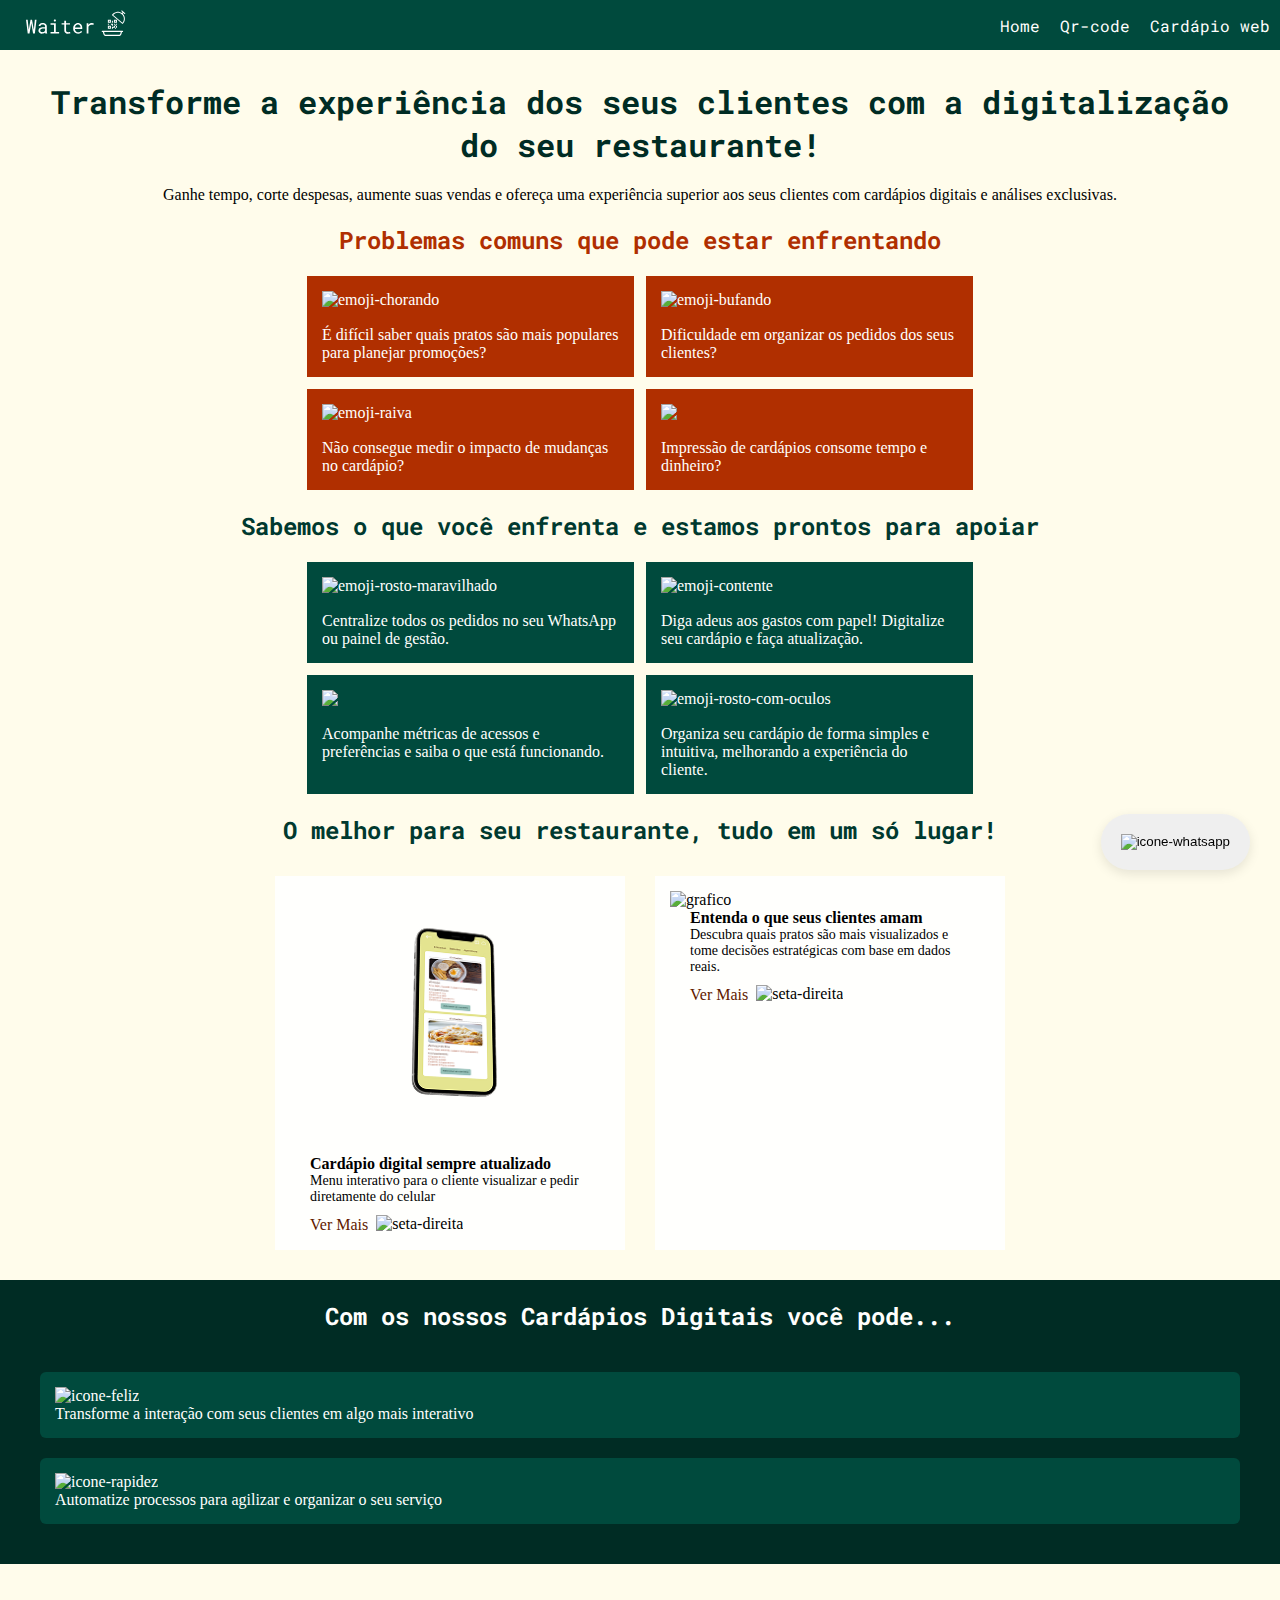
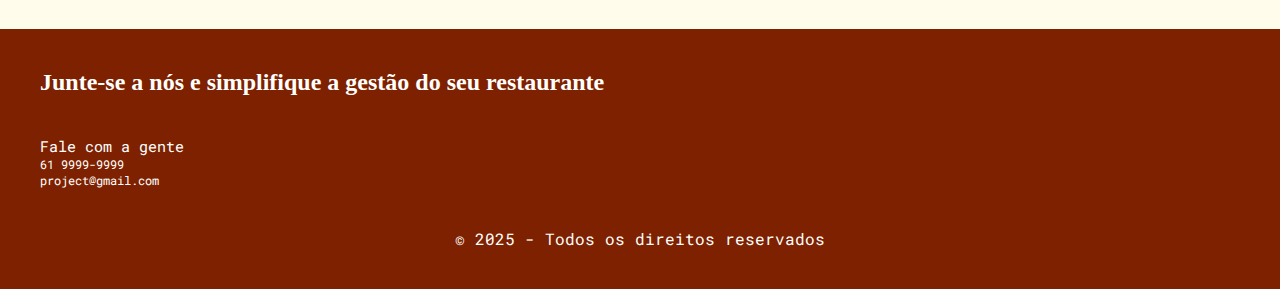
==== index.html @ 8d854262 "Merge bd284c2d691705c55a09a0b014fa5ce4cf96aea5 into 91823a2a6f066896925a0d3bd2bd58a56b6e7ea2" ====
<!DOCTYPE html>
<html lang="pt-br">

<head>
  <meta charset="UTF-8" />
  <meta name="viewport" content="width=device-width, initial-scale=1.0" />
  <title>Home</title>
  <link rel="stylesheet" href="./styles/home.css" />
  <script src="./scripts/home.js"></script>
</head>

<body>
  <header>
    <nav class="menu">
    <img src="./assets/logo-waiter.svg" alt="logo">
    <div class="menu_container">
    <ul class="menu_list">
      <li><a href="#">Home</a></li>
      <li><a href="#">Qr-code</a></li>
      <li><a href="#">Cardápio web</a></li>
    </ul>
    <a href="#" class="menu_link"><img src="./assets/menu-aberto.svg" alt="menu-aberto"></a>
      <a href="#" class="menu_link"><img src="./assets/menu-fechado.svg" alt="menu-fechado"></a>
  </div>
</nav>
  </header>
  <main>
    <div class="main_intro">
      <h1 class="main_intro_titulo">
        Transforme a experiência dos seus clientes com a digitalização do seu
        restaurante!
      </h1>
      <p class="main_intro_paragrafo">
        Ganhe tempo, corte despesas, aumente suas vendas e ofereça uma
        experiência superior aos seus clientes com cardápios digitais e
        análises exclusivas.
      </p>
    </div>
    <div class="main_first">
      <h2 class="main_first_titulo">
        Problemas comuns que pode estar enfrentando
      </h2>
      <div class="main_first_container">
        <div class="main_first_card">
          <img src="assets/emoji-chorando.gif" alt="emoji-chorando">
          <p class="main_first_card_1_paragrafo">
            É difícil saber quais pratos são mais populares para planejar
            promoções?
          </p>
        </div>
        <div class="main_first_card">
          <img src="./assets/emoji-bufando.gif" alt="emoji-bufando">
          <p class="main_first_card_2_paragrafo">
            Dificuldade em organizar os pedidos dos seus clientes?
          </p>
        </div>
        <div class="main_first_card">
          <img src="./assets/emoji-raiva.gif" alt="emoji-raiva">
          <p class="main_first_card_3_paragrafo">
            Não consegue medir o impacto de mudanças no cardápio?
          </p>
        </div>
        <div class="main_first_card">
          <img src="./assets/emoji-chorando-as-berros.gif">
          <p class="main_first_card_4_paragrafo">
            Impressão de cardápios consome tempo e dinheiro?
          </p>
        </div>
      </div>
    </div>
    <div class="main_second">
      <h2 class="main_second_titulo">
        Sabemos o que você enfrenta e estamos prontos para apoiar
      </h2>
      <div class="main_second_container">
        <div class="main_second_card">
          <img src="./assets/emoji-rosto-maravilhado.gif" alt="emoji-rosto-maravilhado">
          <p class="main_second_card_1_paragrafo">
            Centralize todos os pedidos no seu WhatsApp ou painel de gestão.
          </p>
        </div>
        <div class="main_second_card">
          <img src="assets/emoji-contente.gif" alt="emoji-contente">
          <p class="main_second_card_2_paragrafo">
            Diga adeus aos gastos com papel! Digitalize seu cardápio e faça
            atualização.
          </p>
        </div>
        <div class="main_second_card">
          <img src="./assets/emoji-comemoracao.gif">
          <p class="main_second_card_3_paragrafo">
            Acompanhe métricas de acessos e preferências e saiba o que está
            funcionando.
          </p>
        </div>

        <div class="main_second_card">
          <img src="./assets/emoji-rosto-com-oculos.gif" alt="emoji-rosto-com-oculos">
          <p class="main_second_card_4_paragrafo">
            Organiza seu cardápio de forma simples e intuitiva, melhorando a
            experiência do cliente.
          </p>
        </div>
      </div>
    </div>
    <div class="main_third">
      <h2 class="main_third_titulo">
        O melhor para seu restaurante, tudo em um só lugar!
      </h2>
      <div class="main_third_container">
        <div class="main_third_card">
          <img src="./assets/foto-cardapio-web.png" alt="cardapio-cel" />
          <h3 class="main_third_card_titulo">
            Cardápio digital sempre atualizado
          </h3>
          <p class="main_third_card_paragrafo">
            Menu interativo para o cliente visualizar e pedir diretamente do
            celular
          </p>
          <div class="seta">
            <a href="#">Ver Mais</a>
            <img src="./assets/seta-direita.svg" alt="seta-direita">
          </div>
        </div>
        <div class="main_third_card">
          <img src="./assets/graficos-da-home.png" alt="grafico" />
          <h3 class="main_third_card_titulo">
            Entenda o que seus clientes amam
          </h3>
          <p class="main_third_card_paragrafo">
            Descubra quais pratos são mais visualizados e tome decisões
            estratégicas com base em dados reais.
          </p>
          <div class="seta">
            <a href="#">Ver Mais</a>
            <img src="./assets/seta-direita.svg" alt="seta-direita">
          </div>
        </div>
      </div>
    </div>
    <div class="main_fourth">
      <h2 class="main_fourth_titulo">
        Com os nossos Cardápios Digitais você pode...
      </h2>
      <div class="main_fourth_container">
        <div class="main_fourth_card">
          <img src="./assets/icone-feliz.svg" alt="icone-feliz">
          <p class="main_fourth_card_paragrafo">
            Transforme a interação com seus clientes em algo mais interativo
          </p>
        </div>
        <div class="main_fourth_card">
          <img src="./assets/icone-rapidez.svg" alt="icone-rapidez">
          <p class="main_fourth_card_paragrafo">
            Automatize processos para agilizar e organizar o seu serviço
          </p>
        </div>
      </div>
    </div>
    <div class="button_fixed">
      <button type="button"><img src="./assets/icone-whatsApp.svg" alt="icone-whatsapp"></button>
    </div>
  </main>
  <footer class="rodape">
    <h2>Junte-se a nós e simplifique a gestão do seu restaurante</h2>
    <div class="contato">
      <p class="contato_titulo">Fale com a gente</p>
      <p class="contato_tel">61 9999-9999</p>
      <p class="contato_email">project@gmail.com</p>
    </div>
    <p class="final">© 2025 - Todos os direitos reservados</p>
  </footer>
</body>

</html>
---- styles/home.css ----
@import "../reset.css";

header{
    background-color: var(--primario-700);
    padding: 10px;
}
header img{
    height: 30px;
    margin-left: 15px;
}
.menu{
    display:flex ;
    justify-content: space-between;
    align-items: center;
}

.menu_container{
    display: flex;
    align-items: center;
}

.menu_list{
    display: flex;
    gap: 20px;
}

.menu_list li{
    list-style: none;
}

.menu_list a{
    text-decoration: none;
    font-family: var(--font-sans, Roboto, Georgia, 'Times New Roman', serif);
    color: var(--terciario-50);
}

body{
    background-color: var(--terciario-400);
}
.main_intro{
    display: flex;
    flex-direction: column;
    text-align: center;
    margin-left: 30px;
    margin-right: 30px;
}

.main_intro_titulo{
    font-size: 28px;
    color: var(--primario-900);
    margin-top: 30px;
    margin-bottom: 20px;
    font-family: var(--font-sans, "Roboto Mono", sans-serif);
}

.main_first_titulo{
    text-align: center;
    margin: 20px;
    color: var(--secundario-500);
    font-family: var(--font-sans, "Roboto Mono", sans-serif);
}

.main_first_container{
    display: flex;
    flex-wrap: nowrap;
    gap: 12px;
    margin: 30px;
    justify-content: center;
}

.main_first_card{
    background-color: var(--secundario-500);
    color: var(--terciario-50);
    padding: 15px;
    text-align: left;
    display: flex;
    flex-direction: column;
    align-items: flex-start
   }
  

.main_first_card img{
    height: 25px;
    margin-right: 10px;
    margin-bottom: 10px;
    
}   

.main_second_titulo{
    text-align: center;
    color: var(--primario-800);
    margin: 20px;
    font-family: var(--font-sans, "Roboto Mono", sans-serif);
}

.main_second_container{
    display: flex;
    flex-wrap: nowrap;
    gap: 12px;
    margin: 30px;
    justify-content: center;
}
.main_second_card{
    background-color: var(--primario-700);
    color: var(--terciario-50);
    padding: 15px;
    text-align: left;
    display: flex;
    flex-direction: column;
    align-items: flex-start;
}

.main_second_card h3{
    text-align: center;
}

.main_second_card img{
    height: 25px;
    margin-right: 10px;
    margin-bottom: 10px;
}

.main_third_titulo{
    color: var(--primario-800);
    text-align: center;
    margin: 20px;
    font-family: var(--font-sans, "Roboto Mono", sans-serif);
}
.main_third_container{
    display: flex;
    margin: 30px;
    gap: 30px;
    justify-content: center;
}

.main_third_card{
    background-color: var(--terciario-50);
    padding: 15px;
}

.main_third_card img{
    height: 260px;
    width: 330px;
}

.main_third_card_titulo{
    font-size: 16px;
    margin-left: 20px;
}

.main_third_card_paragrafo{
    font-size: 14px;
    margin-left: 20px;
    margin-right: 12px;
    text-justify: justify;
    margin-bottom: 10px;
}

.seta {
    display: flex;
    align-items: center; 
    gap: 8px; 
    margin-left: 20px;
  }
  
  .seta a {
    text-decoration: none;
    color: var(--secundario-800);
    font-weight: 500; 
  }
  
  .seta img {
    height: 20px; 
    width: auto;
  }

.main_fourth{
    background-color: var(--primario-900);
    color: var(--terciario-50);
    padding: 20px;
}

.main_fourth_titulo{
    text-align: center;
    margin-bottom: 20px;
    font-family: var(--font-sans, "Roboto Mono", sans-serif);
}

.main_fourth_container{
    display: flex;
    flex-direction: column;
}

.main_fourth_container{
    display: flex;
    padding: 20px;
}

.main_fourth_card{
    background-color: var(--primario-700);
    padding: 15px;
    border-radius: 6px;
}

.rodape{
    margin-top: 35px;
    background-color: var(--secundario-700);
    color: var(--terciario-50);
    padding: 40px;
    text-align: center;
}

.contato{
    margin-top: 40px;
    display: flex;
    flex-direction: column;
    align-items: center;
    font-family: var(--font-sans, Roboto, Georgia, 'Times New Roman', serif);
    font-size: 12px;
}

.contato_titulo{
    font-family: var(--font-sans, Roboto, Georgia, 'Times New Roman', serif);
}

.final{
    margin-top: 40px;
    font-family: var(--font-sans, Roboto, Georgia, 'Times New Roman', serif);
}

.button_fixed{
    position: relative;
    display: flex;
    justify-content: end;
    margin: 30px;
}
.button_fixed button{
    position: fixed;
    bottom: 30px;
    padding: 20px;
    border-radius: 50px;
    border: none;
    box-shadow: 0 4px 12px rgba(0, 0, 0, 0.1);
}

@media screen and (min-width: 390px){
    .menu_list{
        display: none;
    }

    .main_first_container{
        flex-wrap: wrap;
        margin: auto;
    }

    .main_first_card{
        max-width: 166px;
        max-height: 144px ;
    }
    
    .main_second_container{
        flex-wrap: wrap;
        margin: auto;
    }

    .main_second_card{
        max-width: 166px;
        max-height: 144px ;
    }
     
    .main_third_container{
        flex-wrap: wrap;
    }

    .main_third_card{
        max-width: 350px;
        max-height: 421px;
    }

    .main_fourth_container{
        flex-wrap: wrap;
        gap: 20px;
    }

    
    .rodape h2{
        text-align: start;
    }

    .contato{
        display: flex;
        flex-direction: column;
        align-items: start;
    }

    .contato_titulo{
        font-size: 15px;
    }
    }

@media screen and (min-width: 640px){
    .menu_list{
        display: none;
    }

    .main_intro_titulo{
        font-size: 32px;
    }

    .main_first_container{
        flex-wrap: wrap;
        margin: auto;
    }   

    .main_first_card{
        max-width: 206px;
        max-height: 140px ;
    }

    .main_second_container{
        flex-wrap: wrap;
        margin: auto;
    }

    .main_second_card{
        max-width: 206px;
        max-height: 140px ;
    }
}

@media screen and (min-width: 768px) {
    .menu_list{
        display: flex;
    }

    .menu_link{
        display: none;
    }

    .main.first.container{
        max-width: 708px;
        max-height: 368px ;
    }

    .main_first_card{
        max-width: 224px;
        max-height: 152px ;
    }

    .main_second_container{
        max-width: 708px;
        max-height: 368px ;
    }

    .main_second_card{
        max-width: 224px;
        max-height: 152px ;
    }
}

@media screen and (min-width: 1024px) {
    .main_first_container{
        flex-wrap: wrap;
        margin: auto;
        max-width: 800px;
        max-height: 360px;
    }   

    .main_first_card{
        max-width: 327px;
        max-height: 176px ;
    }

    .main_second_container{
        flex-wrap: wrap;
        margin: auto;
        max-width: 800px;
        max-height: 360px;
    }

    .main_second_card{
        max-width: 327px;
        max-height: 176px ;
    }
}
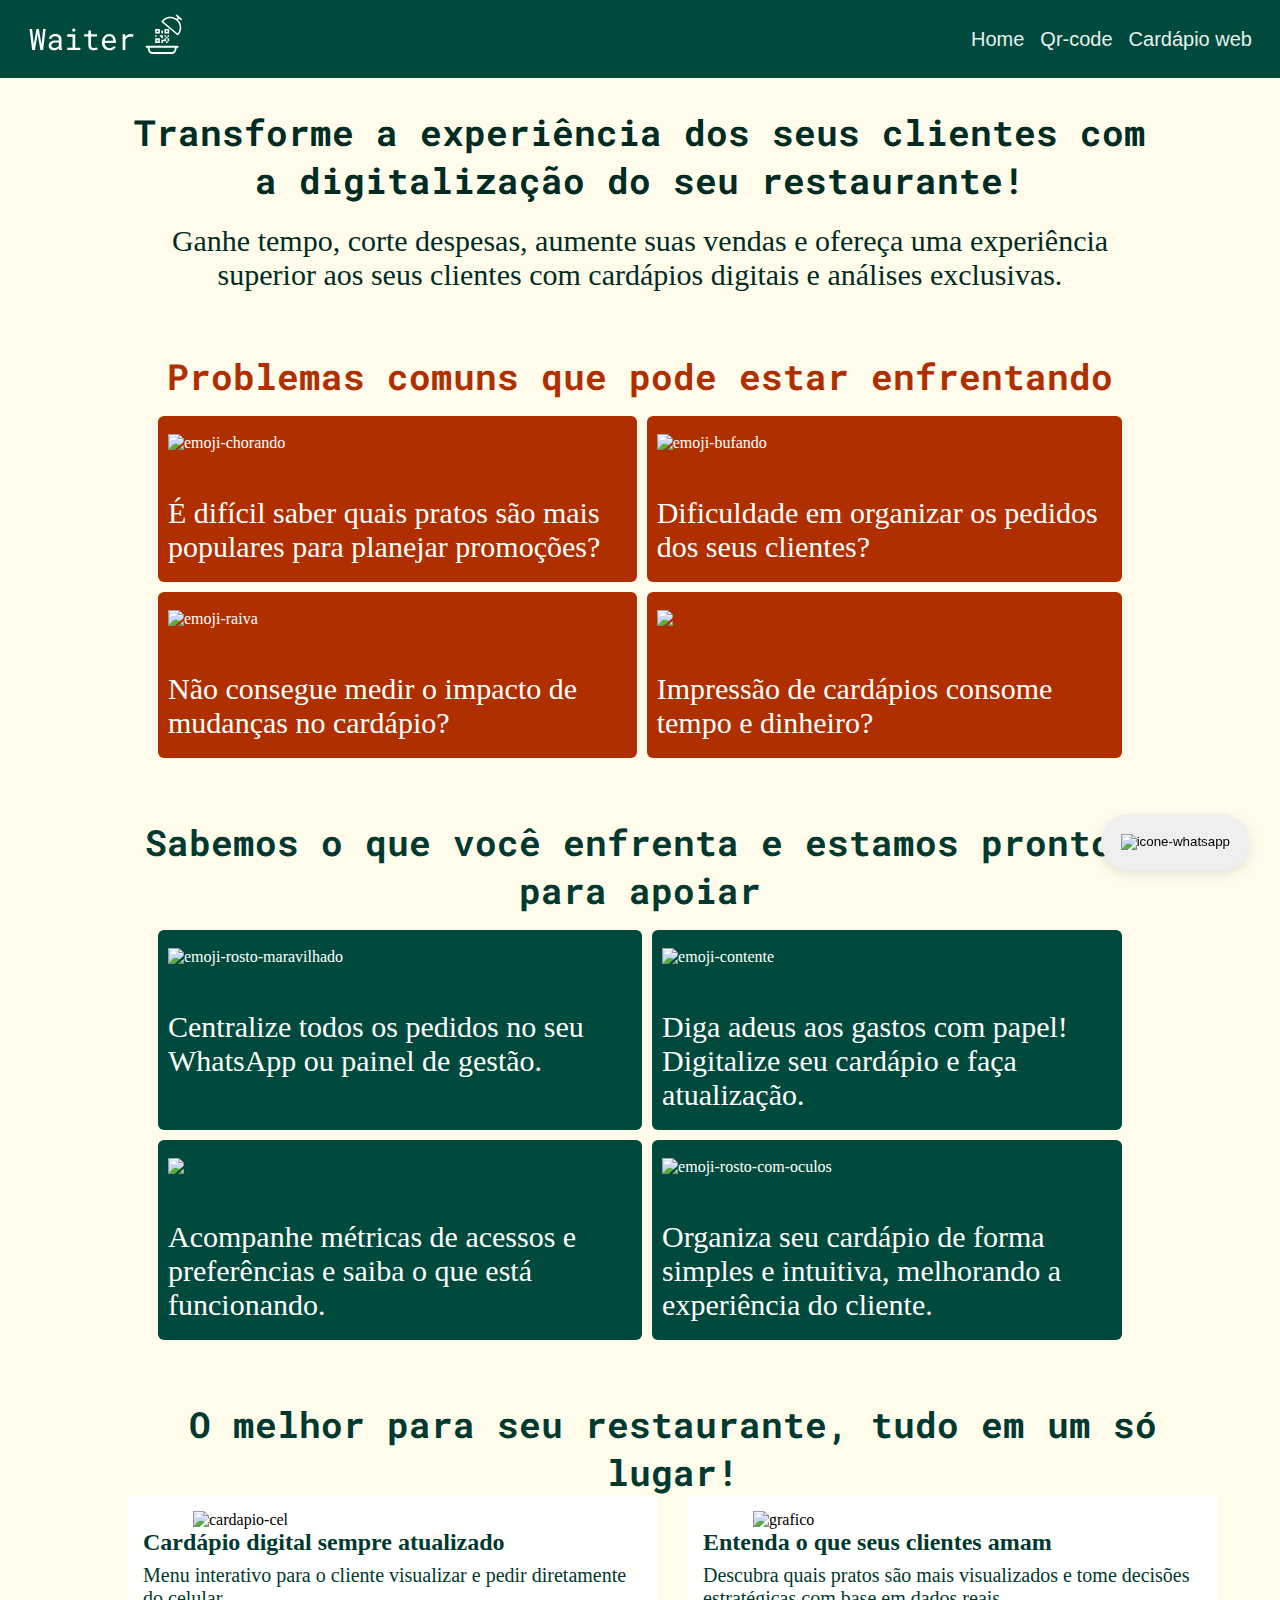
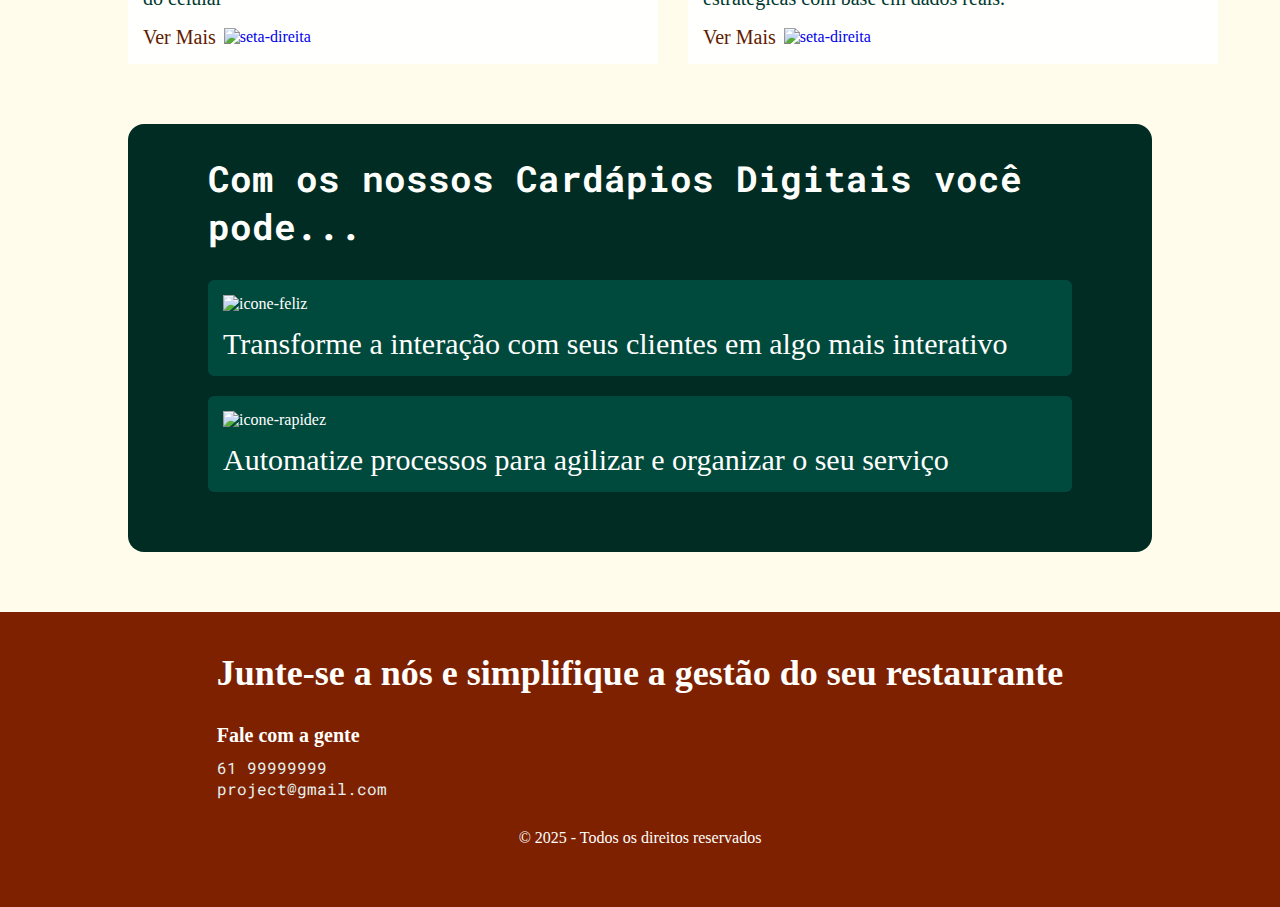
==== commit ee9afa25: "update pagina home" ====
--- a/index.html
+++ b/index.html
@@ -10,165 +10,205 @@
 </head>
 
 <body>
-  <header>
-    <nav class="menu">
-    <img src="./assets/logo-waiter.svg" alt="logo">
-    <div class="menu_container">
-    <ul class="menu_list">
-      <li><a href="#">Home</a></li>
-      <li><a href="#">Qr-code</a></li>
-      <li><a href="#">Cardápio web</a></li>
-    </ul>
-    <a href="#" class="menu_link"><img src="./assets/menu-aberto.svg" alt="menu-aberto"></a>
-      <a href="#" class="menu_link"><img src="./assets/menu-fechado.svg" alt="menu-fechado"></a>
-  </div>
-</nav>
+  <header class="header">
+    <nav class="header__nav">
+      <div class="header__logo">
+        <a href="./index.html">
+          <img src="./assets/logo-waiter.svg" alt="logo waiter">
+        </a>
+      </div>
+
+      <div class="header__links">
+        <ul class="header__list">
+          <li class="header__item"><a href="./index.html">Home</a></li>
+          <li class="header__item"><a href="./pages/qr-code.html">Qr-code</a></li>
+          <li class="header__item"><a href="./pages/exemplo-cadarpio.html">Cardápio web</a></li>
+        </ul>
+
+        <a class="header__mobile-button" onclick="menuOpen()">
+          <img src="./assets/menu-aberto.svg" alt="botão pra abrir o menu">
+        </a>
+      </div>
+    </nav>
+
+    <div id="navP" class="header__menu">
+      <div>
+        <button class="header__menu-close" onclick="menuClose()">
+          <img class="w-6" src="./assets/menu-fechado.svg" alt="fechar menu">
+        </button>
+      </div>
+
+      <ul class="header__menu-list">
+        <li class="header__item"><a href="./index.html">Home</a></li>
+        <li class="header__item"><a href="./pages/qr-code.html">Qr-code</a></li>
+        <li class="header__item"><a href="./pages/exemplo-cadarpio.html">Cardápio web</a></li>
+      </ul>
+    </div>
   </header>
+
   <main>
-    <div class="main_intro">
-      <h1 class="main_intro_titulo">
+    <section class="intro">
+      <h1 class="intro__titulo">
         Transforme a experiência dos seus clientes com a digitalização do seu
         restaurante!
       </h1>
-      <p class="main_intro_paragrafo">
+      <p class="intro__paragrafo">
         Ganhe tempo, corte despesas, aumente suas vendas e ofereça uma
         experiência superior aos seus clientes com cardápios digitais e
         análises exclusivas.
       </p>
-    </div>
-    <div class="main_first">
-      <h2 class="main_first_titulo">
+    </section>
+
+    <section class="problemas">
+      <h2 class="problemas__titulo">
         Problemas comuns que pode estar enfrentando
       </h2>
-      <div class="main_first_container">
-        <div class="main_first_card">
+
+      <div class="problemas__cards">
+        <div class="problemas__card">
           <img src="assets/emoji-chorando.gif" alt="emoji-chorando">
-          <p class="main_first_card_1_paragrafo">
+          <p class="problemas__paragrafo">
             É difícil saber quais pratos são mais populares para planejar
             promoções?
           </p>
         </div>
-        <div class="main_first_card">
+        <div class="problemas__card">
           <img src="./assets/emoji-bufando.gif" alt="emoji-bufando">
-          <p class="main_first_card_2_paragrafo">
+          <p class="problemas__paragrafo">
             Dificuldade em organizar os pedidos dos seus clientes?
           </p>
         </div>
-        <div class="main_first_card">
+        <div class="problemas__card">
           <img src="./assets/emoji-raiva.gif" alt="emoji-raiva">
-          <p class="main_first_card_3_paragrafo">
+          <p class="problemas__paragrafo">
             Não consegue medir o impacto de mudanças no cardápio?
           </p>
         </div>
-        <div class="main_first_card">
+        <div class="problemas__card">
           <img src="./assets/emoji-chorando-as-berros.gif">
-          <p class="main_first_card_4_paragrafo">
+          <p class="problemas__paragrafo">
             Impressão de cardápios consome tempo e dinheiro?
           </p>
         </div>
       </div>
-    </div>
-    <div class="main_second">
-      <h2 class="main_second_titulo">
+    </section>
+
+    <section class="solucoes">
+      <h2 class="solucoes__titulo">
         Sabemos o que você enfrenta e estamos prontos para apoiar
       </h2>
-      <div class="main_second_container">
-        <div class="main_second_card">
+
+      <div class="solucoes__cards">
+        <div class="solucoes__card">
           <img src="./assets/emoji-rosto-maravilhado.gif" alt="emoji-rosto-maravilhado">
-          <p class="main_second_card_1_paragrafo">
+          <p class="solucoes__paragrafo">
             Centralize todos os pedidos no seu WhatsApp ou painel de gestão.
           </p>
         </div>
-        <div class="main_second_card">
+        <div class="solucoes__card">
           <img src="assets/emoji-contente.gif" alt="emoji-contente">
-          <p class="main_second_card_2_paragrafo">
+          <p class="solucoes__paragrafo">
             Diga adeus aos gastos com papel! Digitalize seu cardápio e faça
             atualização.
           </p>
         </div>
-        <div class="main_second_card">
+        <div class="solucoes__card">
           <img src="./assets/emoji-comemoracao.gif">
-          <p class="main_second_card_3_paragrafo">
+          <p class="solucoes__paragrafo">
             Acompanhe métricas de acessos e preferências e saiba o que está
             funcionando.
           </p>
         </div>
 
-        <div class="main_second_card">
+        <div class="solucoes__card">
           <img src="./assets/emoji-rosto-com-oculos.gif" alt="emoji-rosto-com-oculos">
-          <p class="main_second_card_4_paragrafo">
+          <p class="solucoes__paragrafo">
             Organiza seu cardápio de forma simples e intuitiva, melhorando a
             experiência do cliente.
           </p>
         </div>
       </div>
+    </section>
+
+    <section class="melhor-restaurante">
+      <h2 class="melhor-restaurante__titulo">
+        O melhor para seu restaurante, tudo em um só lugar!
+      </h2>
+      <div class="melhor-restaurante__cards">
+        <div class="melhor-restaurante__card">
+          <img src="./assets/foto-cadarpio-web.png" alt="cardapio-cel" class="main_third_imagem" />
+          <div class="melhor-restaurante__textos">
+            <h3 class="melhor-restaurante__sub-titulo">
+              Cardápio digital sempre atualizado
+            </h3>
+            <p class="melhor-restaurante__paragrafo">
+              Menu interativo para o cliente visualizar e pedir diretamente do
+              celular
+            </p>
+          </div>
+          <a href="#" class="melhor-restaurante__ver-mais">
+            <p class="ver-mais__texto">Ver Mais</p>
+            <img src="./assets/seta-direita.svg" alt="seta-direita">
+          </a>
+        </div>
+
+        <div class="melhor-restaurante__card">
+          <img src="./assets/graficos-da-home.png" alt="grafico" class="main_third_imagem" />
+          <div class="melhor-restaurante__textos">
+            <h3 class="melhor-restaurante__sub-titulo">
+              Entenda o que seus clientes amam
+            </h3>
+            <p class="melhor-restaurante__paragrafo">
+              Descubra quais pratos são mais visualizados e tome decisões
+              estratégicas com base em dados reais.
+            </p>
+          </div>
+          <a href="#" class="melhor-restaurante__ver-mais">
+            <p class="ver-mais__texto">Ver Mais</p>
+            <img src="./assets/seta-direita.svg" alt="seta-direita">
+          </a>
+        </div>
+      </div>
+    </section>
+
+    <section class="cardapio-digital">
+      <h2 class="cardapio-digital__titulo">
+        Com os nossos Cardápios Digitais você pode...
+      </h2>
+
+      <div class="cardapio-digital__cards">
+        <div class="cardapio-digital__card">
+          <img src="./assets/icone-feliz.svg" alt="icone-feliz">
+          <p class="cardapio-digital__card__paragrafo">
+            Transforme a interação com seus clientes em algo mais interativo
+          </p>
+        </div>
+        <div class="cardapio-digital__card">
+          <img src="./assets/icone-rapidez.svg" alt="icone-rapidez">
+          <p class="cardapio-digital__card__paragrafo">
+            Automatize processos para agilizar e organizar o seu serviço
+          </p>
+        </div>
+      </div>
+    </section>
+
+    <section class="button_fixed">
+      <button type="button"><img src="./assets/icone-whatsApp.svg" alt="icone-whatsapp"></button>
+    </section>
+  </main>
+  <footer>
+    <div class="rodape">
+      <h2 class="rodape__titulo">Junte-se a nós e simplifique a gestão do seu restaurante</h2>
+      <div class="contato">
+        <h3 class="contato__titulo">Fale com a gente</h3>
+        <div class="contato-meios">
+          <a href="tel:project@gmail.com" class="contato-meios__tel">61 99999999</a>
+          <a href="mailto:project@gmail.com" class="contato-meios__email">project@gmail.com</a>
+        </div>
+      </div>
+
+      <p class="final">© 2025 - Todos os direitos reservados</p>
     </div>
-    <div class="main_third">
-      <h2 class="main_third_titulo">
-        O melhor para seu restaurante, tudo em um só lugar!
-      </h2>
-      <div class="main_third_container">
-        <div class="main_third_card">
-          <img src="./assets/foto-cardapio-web.png" alt="cardapio-cel" />
-          <h3 class="main_third_card_titulo">
-            Cardápio digital sempre atualizado
-          </h3>
-          <p class="main_third_card_paragrafo">
-            Menu interativo para o cliente visualizar e pedir diretamente do
-            celular
-          </p>
-          <div class="seta">
-            <a href="#">Ver Mais</a>
-            <img src="./assets/seta-direita.svg" alt="seta-direita">
-          </div>
-        </div>
-        <div class="main_third_card">
-          <img src="./assets/graficos-da-home.png" alt="grafico" />
-          <h3 class="main_third_card_titulo">
-            Entenda o que seus clientes amam
-          </h3>
-          <p class="main_third_card_paragrafo">
-            Descubra quais pratos são mais visualizados e tome decisões
-            estratégicas com base em dados reais.
-          </p>
-          <div class="seta">
-            <a href="#">Ver Mais</a>
-            <img src="./assets/seta-direita.svg" alt="seta-direita">
-          </div>
-        </div>
-      </div>
-    </div>
-    <div class="main_fourth">
-      <h2 class="main_fourth_titulo">
-        Com os nossos Cardápios Digitais você pode...
-      </h2>
-      <div class="main_fourth_container">
-        <div class="main_fourth_card">
-          <img src="./assets/icone-feliz.svg" alt="icone-feliz">
-          <p class="main_fourth_card_paragrafo">
-            Transforme a interação com seus clientes em algo mais interativo
-          </p>
-        </div>
-        <div class="main_fourth_card">
-          <img src="./assets/icone-rapidez.svg" alt="icone-rapidez">
-          <p class="main_fourth_card_paragrafo">
-            Automatize processos para agilizar e organizar o seu serviço
-          </p>
-        </div>
-      </div>
-    </div>
-    <div class="button_fixed">
-      <button type="button"><img src="./assets/icone-whatsApp.svg" alt="icone-whatsapp"></button>
-    </div>
-  </main>
-  <footer class="rodape">
-    <h2>Junte-se a nós e simplifique a gestão do seu restaurante</h2>
-    <div class="contato">
-      <p class="contato_titulo">Fale com a gente</p>
-      <p class="contato_tel">61 9999-9999</p>
-      <p class="contato_email">project@gmail.com</p>
-    </div>
-    <p class="final">© 2025 - Todos os direitos reservados</p>
   </footer>
 </body>
 
--- a/styles/home.css
+++ b/styles/home.css
@@ -1,231 +1,336 @@
 @import "../reset.css";
 
-header{
+.header {
     background-color: var(--primario-700);
-    padding: 10px;
-}
-header img{
-    height: 30px;
-    margin-left: 15px;
-}
-.menu{
-    display:flex ;
+    width: 100%;
+    position: fixed;
+}
+  
+.header__nav {
+    display: flex;
     justify-content: space-between;
     align-items: center;
-}
-
-.menu_container{
-    display: flex;
+    padding: 14px 28px;
+    position: relative;
+}
+
+.header__item a{
+    color: var(--primario-50);
+}
+  
+.header__logo img {
+    max-width: 100%;
+}
+  
+.header__links {
+    display: flex;
+    gap: 2rem;
     align-items: center;
 }
-
-.menu_list{
-    display: flex;
-    gap: 20px;
-}
-
-.menu_list li{
+  
+.header__menu {
+    display: none;
+}
+  
+.header__menu--open {
+    display: flex;
+}
+  
+.header__list {
+    display: flex;
+    gap: 1rem;
+    font-family: sans-serif;
+    font-size: 1.25rem;
+}
+  
+.header__item {
+    transition: color 0.3s ease-in-out;
     list-style: none;
 }
 
-.menu_list a{
+.header__item a {
     text-decoration: none;
-    font-family: var(--font-sans, Roboto, Georgia, 'Times New Roman', serif);
-    color: var(--terciario-50);
+    transition: color 0.3s ease-in-out;
+}
+  
+
+.header__item:hover {
+color: var(--color-on-primary);
+}
+
+.header__cart {
+position: relative;
+margin-right: 0.75rem;
+}
+
+.header__cart-count {
+background-color: var(--color-primary);
+color: var(--color-on-primary);
+font-size: 10px;
+padding: 2px 6px;
+border-radius: 9999px;
+position: absolute;
+left: 1rem;
+bottom: 1rem;
+}
+
+.header__mobile-button {
+display: none;
+}
+
+@media (max-width: 1024px) {
+.header__list {
+    display: none;
+}
+
+.header__mobile-button {
+    display: block;
+    background-color: var(--primario-700);
+}
+
+.header__menu {
+    position: fixed;
+    top: 0;
+    left: 0;
+    width: 100vw;
+    height: 100vh;
+    background-color: var(--color-secondary-container);
+    padding: 1.5rem;
+    z-index: 50;
+    display: none;
+    flex-direction: column;
+    gap: 1rem;
+}
+
+.header__menu--open {
+    display: flex;
+}
 }
 
 body{
     background-color: var(--terciario-400);
 }
-.main_intro{
+
+.intro{
     display: flex;
     flex-direction: column;
     text-align: center;
-    margin-left: 30px;
-    margin-right: 30px;
-}
-
-.main_intro_titulo{
-    font-size: 28px;
+    margin: 0 30px;
+    padding-bottom: 30px;
+    padding-top: 78px;
+}
+
+.intro__titulo{
     color: var(--primario-900);
     margin-top: 30px;
+    font-size:  var(--texto-xl);
     margin-bottom: 20px;
-    font-family: var(--font-sans, "Roboto Mono", sans-serif);
-}
-
-.main_first_titulo{
+    font-family: var(--font-sans);
+}
+
+.intro__paragrafo{
+    color: var(--primario-900);
+   font-size: var(--texto-lg);
+}
+
+.problemas__titulo,
+.solucoes__titulo{
+    color: var(--secundario-500);
+    font-family: var(--font-sans);
+    font-size: var(--texto-2xl);
     text-align: center;
-    margin: 20px;
-    color: var(--secundario-500);
-    font-family: var(--font-sans, "Roboto Mono", sans-serif);
-}
-
-.main_first_container{
-    display: flex;
-    flex-wrap: nowrap;
-    gap: 12px;
-    margin: 30px;
-    justify-content: center;
-}
-
-.main_first_card{
+}
+
+.solucoes__titulo{
+    color: var(--primario-800);
+
+}
+
+.problemas__cards, 
+.solucoes__cards{
+    display: grid;
+    grid-template-columns: repeat(2, auto);
+    gap: 10px;
+}
+
+.problemas__card,
+.solucoes__card{
+    display: flex;
+    flex-direction: column;
+    align-items: flex-start;
+    border-radius: 6px;
+    text-align: left;
+    gap: 6px;
     background-color: var(--secundario-500);
     color: var(--terciario-50);
-    padding: 15px;
-    text-align: left;
-    display: flex;
-    flex-direction: column;
-    align-items: flex-start
-   }
-  
-
-.main_first_card img{
+    padding: 18px 10px;
+}
+
+.solucoes__card{
+    background-color: var(--primario-700);
+}
+
+.problemas__card img,
+.solucoes__cards img {
     height: 25px;
-    margin-right: 10px;
-    margin-bottom: 10px;
-    
-}   
-
-.main_second_titulo{
-    text-align: center;
-    color: var(--primario-800);
-    margin: 20px;
-    font-family: var(--font-sans, "Roboto Mono", sans-serif);
-}
-
-.main_second_container{
-    display: flex;
-    flex-wrap: nowrap;
-    gap: 12px;
-    margin: 30px;
-    justify-content: center;
-}
-.main_second_card{
-    background-color: var(--primario-700);
-    color: var(--terciario-50);
-    padding: 15px;
-    text-align: left;
-    display: flex;
-    flex-direction: column;
-    align-items: flex-start;
-}
-
-.main_second_card h3{
-    text-align: center;
-}
-
-.main_second_card img{
-    height: 25px;
-    margin-right: 10px;
-    margin-bottom: 10px;
-}
-
-.main_third_titulo{
+    width: auro;
+    margin-bottom: 6px;
+}
+
+.problemas__paragrafo,
+.solucoes__paragrafo{
+    font-size: var(--texto-lg);
+}
+
+.solucoes,
+.problemas{
+    display: grid;
+    margin: 0 30px;
+    grid-template-rows: auto;
+    gap: 16px;
+    padding-bottom: 30px;
+}
+
+
+.melhor-restaurante{
+    display: grid;
+    margin: 0 30px;
+    padding-bottom: 30px;
+}
+
+.melhor-restaurante__titulo{
+    font-family: var(--font-sans);
+    font-size: var(--texto-2xl);
     color: var(--primario-800);
     text-align: center;
-    margin: 20px;
-    font-family: var(--font-sans, "Roboto Mono", sans-serif);
-}
-.main_third_container{
-    display: flex;
-    margin: 30px;
+}
+.melhor-restaurante__cards{
+    display: grid;
+    justify-content: center;
     gap: 30px;
-    justify-content: center;
-}
-
-.main_third_card{
+}
+
+.melhor-restaurante__card{
+    display: grid;
+    grid-template-columns: 300px;
     background-color: var(--terciario-50);
     padding: 15px;
 }
 
-.main_third_card img{
-    height: 260px;
-    width: 330px;
-}
-
-.main_third_card_titulo{
-    font-size: 16px;
-    margin-left: 20px;
-}
-
-.main_third_card_paragrafo{
-    font-size: 14px;
-    margin-left: 20px;
-    margin-right: 12px;
-    text-justify: justify;
-    margin-bottom: 10px;
-}
-
-.seta {
+.melhor-restaurante__card img {
+    width: 300px;
+    height: auto;
+}
+
+.melhor-restaurante__textos{
+    display: grid;
+    gap: 8px;
+    padding-bottom: 10px;
+}
+
+.melhor-restaurante__sub-titulo{
+    color: var(--primario-800);
+    font-size: var(--texto-xl);
+    text-align: start;
+}
+
+.melhor-restaurante__paragrafo{
+    font-size: var(--texto-lg);
+    color: var(--primario-800);
+}
+
+.melhor-restaurante__ver-mais {
     display: flex;
     align-items: center; 
     gap: 8px; 
-    margin-left: 20px;
-  }
-  
-  .seta a {
     text-decoration: none;
+}
+  
+.ver-mais__texto{
     color: var(--secundario-800);
-    font-weight: 500; 
-  }
-  
-  .seta img {
+    font-size: var(--texto-xl);  
+}
+  
+.melhor-restaurante__ver-mais img {
     height: 20px; 
     width: auto;
-  }
-
-.main_fourth{
+}
+
+.cardapio-digital{
+    display: grid;
+    gap: 30px;
     background-color: var(--primario-900);
     color: var(--terciario-50);
-    padding: 20px;
-}
-
-.main_fourth_titulo{
-    text-align: center;
-    margin-bottom: 20px;
-    font-family: var(--font-sans, "Roboto Mono", sans-serif);
-}
-
-.main_fourth_container{
+    padding: 30px;
+    border-radius: 16px;
+    margin-bottom: 30px;
+}
+
+.cardapio-digital__titulo{
+    font-size: var(--texto-2xl);
+    font-family: var(--font-sans);
+}
+
+.cardapio-digital__cards{
     display: flex;
     flex-direction: column;
-}
-
-.main_fourth_container{
-    display: flex;
-    padding: 20px;
-}
-
-.main_fourth_card{
+    gap: 20px;
+}
+
+.cardapio-digital__card{
+    display: grid;
+    gap: 14px;
     background-color: var(--primario-700);
     padding: 15px;
     border-radius: 6px;
 }
 
-.rodape{
-    margin-top: 35px;
+.cardapio-digital__card__paragrafo{
+    font-size: var(--texto-xl);
+    font-family: var(--font-serif);
+}
+
+footer{
     background-color: var(--secundario-700);
     color: var(--terciario-50);
-    padding: 40px;
+}
+
+.rodape{
+    display: grid;
+    padding: 40px 30px;
+}
+
+.rodape__titulo{
+    font-size: var(--texto-xl);
+    padding-bottom: 30px;
+}
+
+.contato{
+    flex-direction: column;
+    display: flex;
+    font-family: var(--font-sans);
+    font-size: 12px;
+    gap: 10px;
+}
+
+.contato__titulo{
+    font-family: var(--font-serif);
+    font-size: var(--texto-xl);
+}
+
+.contato-meios{
+    display: grid;
+    margin-bottom: 30px;
+}
+
+.contato-meios__tel, .contato-meios__email{
+    text-decoration: none;
+    font-size: var(--texto-base);
+    color: var(--primario-50);
+}
+.final{
+    font-family: var(--font-serif);
     text-align: center;
-}
-
-.contato{
-    margin-top: 40px;
-    display: flex;
-    flex-direction: column;
-    align-items: center;
-    font-family: var(--font-sans, Roboto, Georgia, 'Times New Roman', serif);
-    font-size: 12px;
-}
-
-.contato_titulo{
-    font-family: var(--font-sans, Roboto, Georgia, 'Times New Roman', serif);
-}
-
-.final{
-    margin-top: 40px;
-    font-family: var(--font-sans, Roboto, Georgia, 'Times New Roman', serif);
 }
 
 .button_fixed{
@@ -243,144 +348,100 @@
     box-shadow: 0 4px 12px rgba(0, 0, 0, 0.1);
 }
 
-@media screen and (min-width: 390px){
-    .menu_list{
-        display: none;
-    }
-
-    .main_first_container{
-        flex-wrap: wrap;
-        margin: auto;
-    }
-
-    .main_first_card{
-        max-width: 166px;
-        max-height: 144px ;
-    }
+@media screen and (min-width: 640px){
+    .intro__titulo, .problemas__titulo, .solucoes__titulo, .melhor-restaurante__titulo, .cardapio-digital__titulo, .rodape__titulo{
+        font-size: var(--texto-3xl);
+    }
+
+    .intro__paragrafo{
+        font-size: var(--texto-2xl);
+    }
+
+    .problemas__card img,
+    .solucoes__card img{
+        height: 50px;
+        width: auto;
+    }
+
+    .problemas__paragrafo,
+    .solucoes__paragrafo{
+        font-size: var(--texto-2xl);
+    }
+
+    .problemas__cards,
+    .solucoes__cards{
+        padding: 0 30px;
+    }
+
+    .melhor-restaurante__card{
+        grid-template-columns: 500px;
+    }
+
+    .melhor-restaurante__sub-titulo{
+        font-size: var(--texto-2xl);
+    }
+
+    .melhor-restaurante__paragrafo{
+        font-size: var(--texto-xl);
+    }
+
+    .melhor-restaurante__card > img {
+        width: 400px;
+        display: block;
+        margin: 0 auto;
+    }
+
+    .melhor-restaurante__textos{
+        padding-bottom: 16px;
+    }
+
+    .cardapio-digital{
+        padding: 30px 80px;
+    }
+
+    .cardapio-digital__card__paragrafo{
+        font-size: var(--texto-2xl);
+    }
+
+    .contato__titulo{
+        font-size: var(--texto-xl);
+    }
+
+    .contato-meios{
+        font-size: var(--texto-lg);
+    }
+}
+
+@media screen and (min-width: 768px) {
     
-    .main_second_container{
-        flex-wrap: wrap;
-        margin: auto;
-    }
-
-    .main_second_card{
-        max-width: 166px;
-        max-height: 144px ;
-    }
-     
-    .main_third_container{
-        flex-wrap: wrap;
-    }
-
-    .main_third_card{
-        max-width: 350px;
-        max-height: 421px;
-    }
-
-    .main_fourth_container{
-        flex-wrap: wrap;
-        gap: 20px;
-    }
-
+}
+
+@media screen and (min-width: 1024px) {
+    .intro, .problemas, .solucoes, .melhor-restaurante, .cardapio-digital, .rodape{
+        margin: 0 72px;
+        max-width: 1024px;
+        justify-self: center;
+        padding-bottom: 60px;
+    }
+
+    .intro__titulo, .problemas__titulo, .solucoes__titulo, .melhor-restaurante__titulo, .cardapio-digital__titulo, .rodape__titulo{
+        font-size: var(--texto-4xl);
+    }
+
+    .melhor-restaurante__cards{
+        grid-template-columns: repeat(2, auto);
+    }
+    .intro__paragrafo{
+        font-size: var(--texto-3xl);
+    }
+
+    .problemas__paragrafo,
+    .solucoes__paragrafo{
+        font-size: var(--texto-3xl);
+    }
+
+    .cardapio-digital__card__paragrafo{
+        font-size: var(--texto-3xl);
+    }
+}
     
-    .rodape h2{
-        text-align: start;
-    }
-
-    .contato{
-        display: flex;
-        flex-direction: column;
-        align-items: start;
-    }
-
-    .contato_titulo{
-        font-size: 15px;
-    }
-    }
-
-@media screen and (min-width: 640px){
-    .menu_list{
-        display: none;
-    }
-
-    .main_intro_titulo{
-        font-size: 32px;
-    }
-
-    .main_first_container{
-        flex-wrap: wrap;
-        margin: auto;
-    }   
-
-    .main_first_card{
-        max-width: 206px;
-        max-height: 140px ;
-    }
-
-    .main_second_container{
-        flex-wrap: wrap;
-        margin: auto;
-    }
-
-    .main_second_card{
-        max-width: 206px;
-        max-height: 140px ;
-    }
-}
-
-@media screen and (min-width: 768px) {
-    .menu_list{
-        display: flex;
-    }
-
-    .menu_link{
-        display: none;
-    }
-
-    .main.first.container{
-        max-width: 708px;
-        max-height: 368px ;
-    }
-
-    .main_first_card{
-        max-width: 224px;
-        max-height: 152px ;
-    }
-
-    .main_second_container{
-        max-width: 708px;
-        max-height: 368px ;
-    }
-
-    .main_second_card{
-        max-width: 224px;
-        max-height: 152px ;
-    }
-}
-
-@media screen and (min-width: 1024px) {
-    .main_first_container{
-        flex-wrap: wrap;
-        margin: auto;
-        max-width: 800px;
-        max-height: 360px;
-    }   
-
-    .main_first_card{
-        max-width: 327px;
-        max-height: 176px ;
-    }
-
-    .main_second_container{
-        flex-wrap: wrap;
-        margin: auto;
-        max-width: 800px;
-        max-height: 360px;
-    }
-
-    .main_second_card{
-        max-width: 327px;
-        max-height: 176px ;
-    }
-}
-    
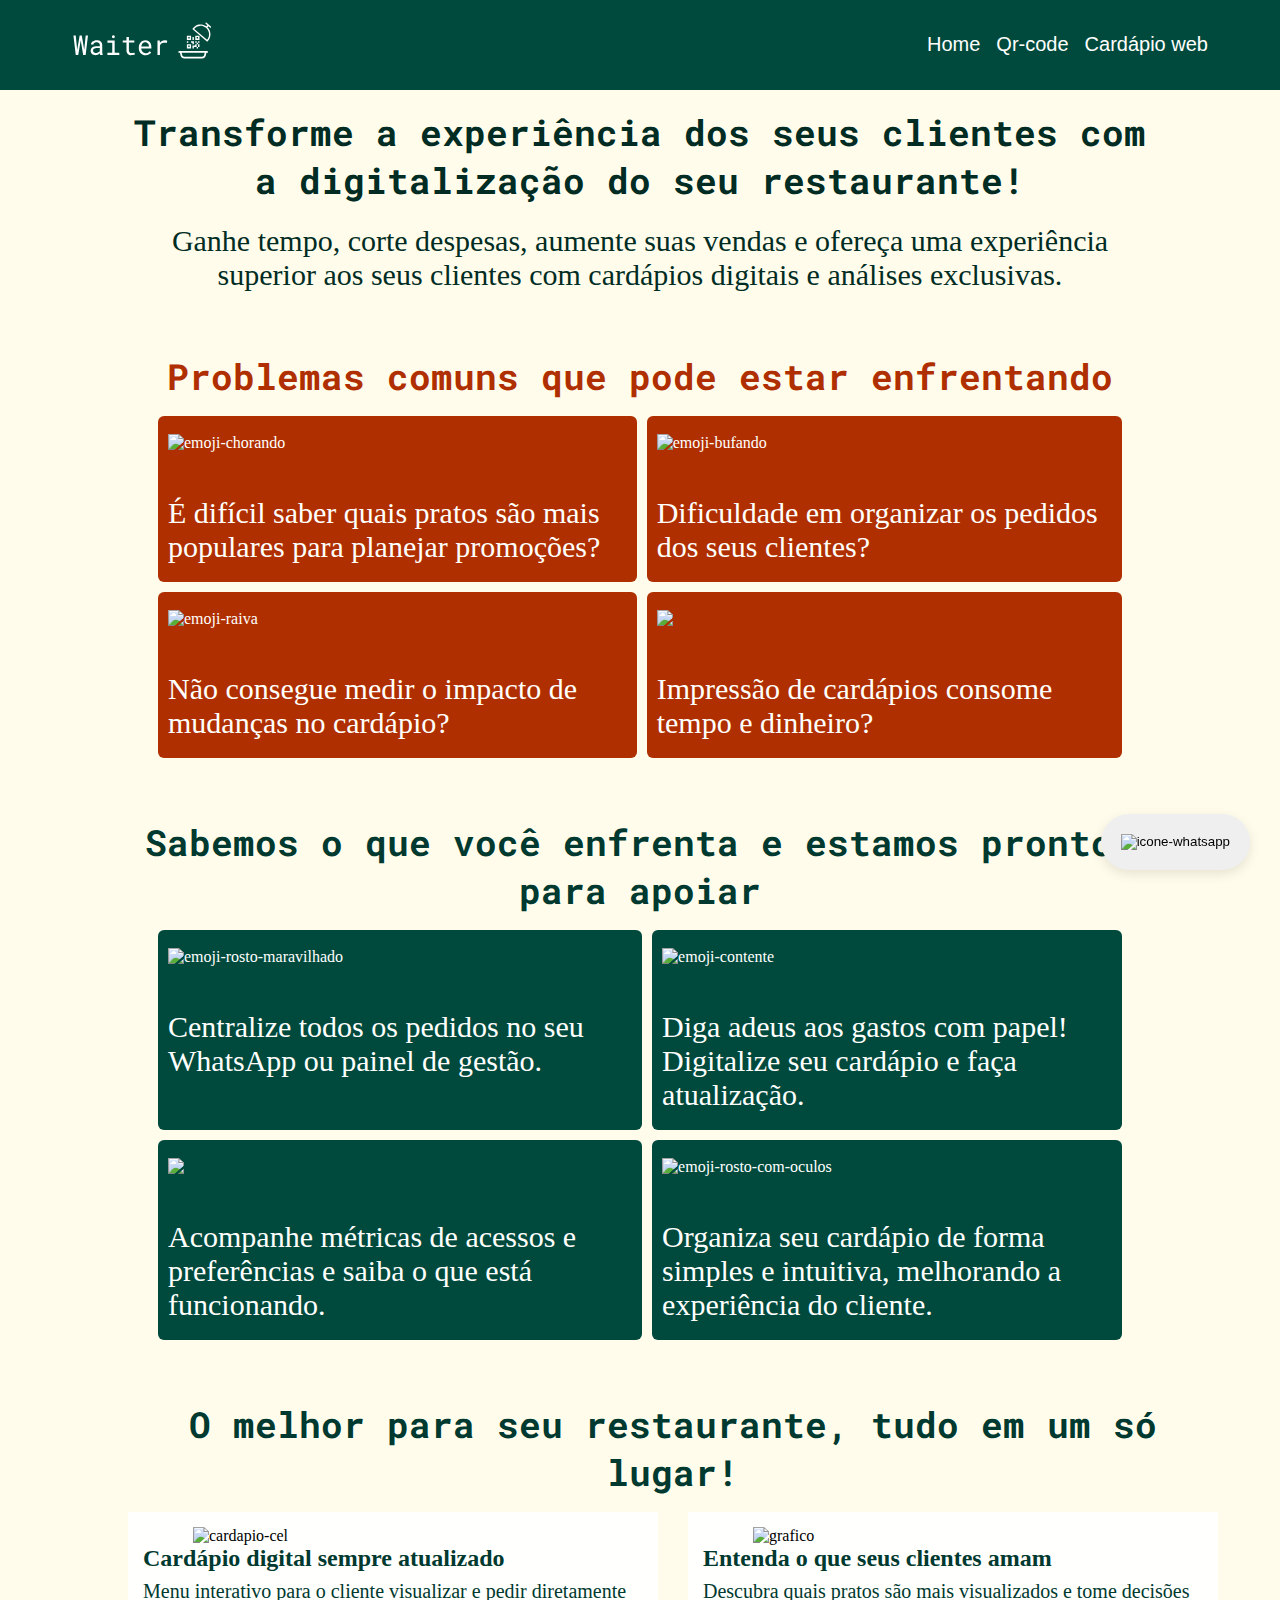
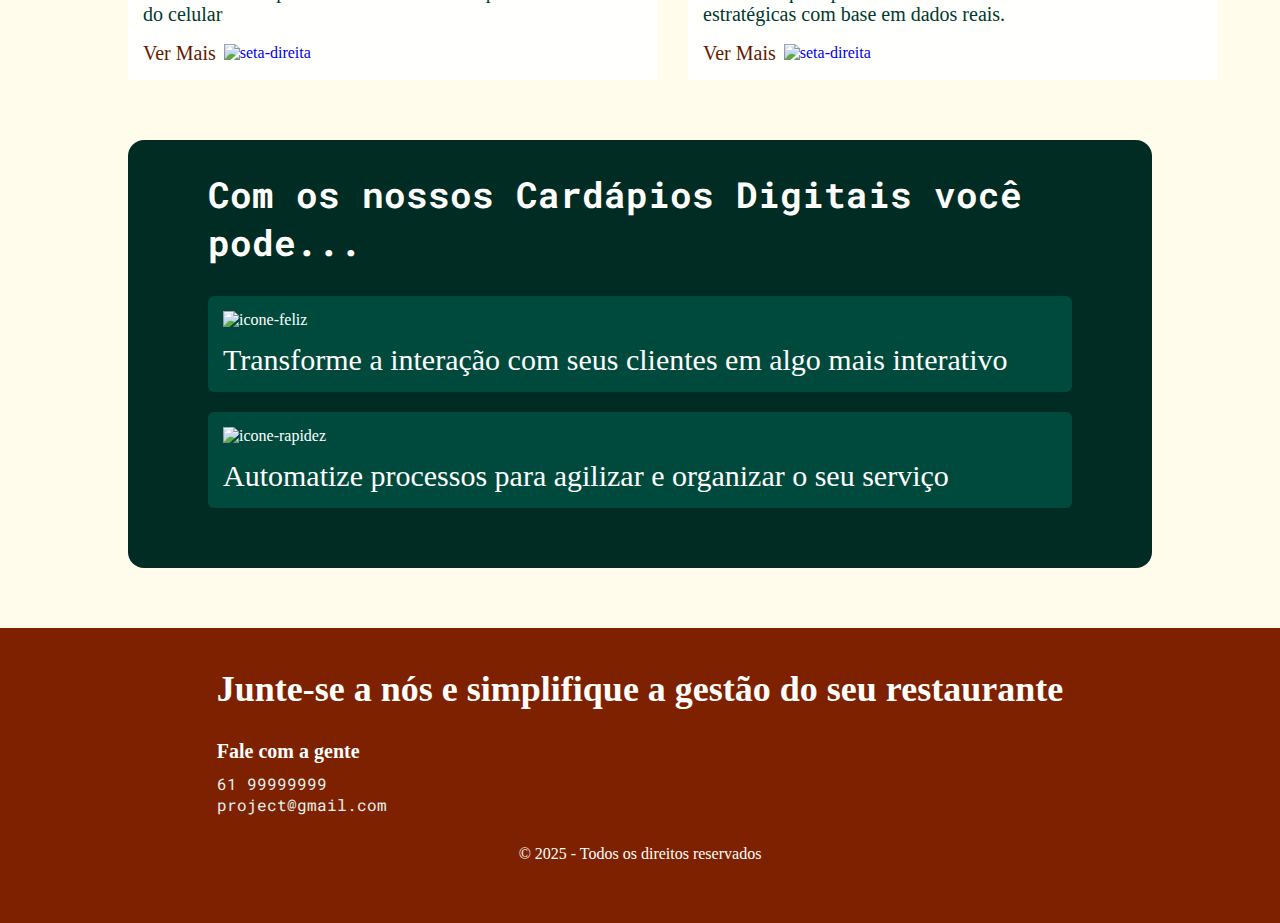
==== commit 11c169af: "update qr-code da pagina" ====
--- a/index.html
+++ b/index.html
@@ -6,7 +6,7 @@
   <meta name="viewport" content="width=device-width, initial-scale=1.0" />
   <title>Home</title>
   <link rel="stylesheet" href="./styles/home.css" />
-  <script src="./scripts/home.js"></script>
+  <script src="../js/main.js"></script>
 </head>
 
 <body>
@@ -25,7 +25,7 @@
           <li class="header__item"><a href="./pages/exemplo-cadarpio.html">Cardápio web</a></li>
         </ul>
 
-        <a class="header__mobile-button" onclick="menuOpen()">
+        <a id="navG" class="header__mobile-button" onclick="menuOpen()">
           <img src="./assets/menu-aberto.svg" alt="botão pra abrir o menu">
         </a>
       </div>
@@ -196,6 +196,7 @@
       <button type="button"><img src="./assets/icone-whatsApp.svg" alt="icone-whatsapp"></button>
     </section>
   </main>
+
   <footer>
     <div class="rodape">
       <h2 class="rodape__titulo">Junte-se a nós e simplifique a gestão do seu restaurante</h2>
--- a/styles/home.css
+++ b/styles/home.css
@@ -1,111 +1,4 @@
 @import "../reset.css";
-
-.header {
-    background-color: var(--primario-700);
-    width: 100%;
-    position: fixed;
-}
-  
-.header__nav {
-    display: flex;
-    justify-content: space-between;
-    align-items: center;
-    padding: 14px 28px;
-    position: relative;
-}
-
-.header__item a{
-    color: var(--primario-50);
-}
-  
-.header__logo img {
-    max-width: 100%;
-}
-  
-.header__links {
-    display: flex;
-    gap: 2rem;
-    align-items: center;
-}
-  
-.header__menu {
-    display: none;
-}
-  
-.header__menu--open {
-    display: flex;
-}
-  
-.header__list {
-    display: flex;
-    gap: 1rem;
-    font-family: sans-serif;
-    font-size: 1.25rem;
-}
-  
-.header__item {
-    transition: color 0.3s ease-in-out;
-    list-style: none;
-}
-
-.header__item a {
-    text-decoration: none;
-    transition: color 0.3s ease-in-out;
-}
-  
-
-.header__item:hover {
-color: var(--color-on-primary);
-}
-
-.header__cart {
-position: relative;
-margin-right: 0.75rem;
-}
-
-.header__cart-count {
-background-color: var(--color-primary);
-color: var(--color-on-primary);
-font-size: 10px;
-padding: 2px 6px;
-border-radius: 9999px;
-position: absolute;
-left: 1rem;
-bottom: 1rem;
-}
-
-.header__mobile-button {
-display: none;
-}
-
-@media (max-width: 1024px) {
-.header__list {
-    display: none;
-}
-
-.header__mobile-button {
-    display: block;
-    background-color: var(--primario-700);
-}
-
-.header__menu {
-    position: fixed;
-    top: 0;
-    left: 0;
-    width: 100vw;
-    height: 100vh;
-    background-color: var(--color-secondary-container);
-    padding: 1.5rem;
-    z-index: 50;
-    display: none;
-    flex-direction: column;
-    gap: 1rem;
-}
-
-.header__menu--open {
-    display: flex;
-}
-}
 
 body{
     background-color: var(--terciario-400);
@@ -290,55 +183,6 @@
     font-family: var(--font-serif);
 }
 
-footer{
-    background-color: var(--secundario-700);
-    color: var(--terciario-50);
-}
-
-.rodape{
-    display: grid;
-    padding: 40px 30px;
-}
-
-.rodape__titulo{
-    font-size: var(--texto-xl);
-    padding-bottom: 30px;
-}
-
-.contato{
-    flex-direction: column;
-    display: flex;
-    font-family: var(--font-sans);
-    font-size: 12px;
-    gap: 10px;
-}
-
-.contato__titulo{
-    font-family: var(--font-serif);
-    font-size: var(--texto-xl);
-}
-
-.contato-meios{
-    display: grid;
-    margin-bottom: 30px;
-}
-
-.contato-meios__tel, .contato-meios__email{
-    text-decoration: none;
-    font-size: var(--texto-base);
-    color: var(--primario-50);
-}
-.final{
-    font-family: var(--font-serif);
-    text-align: center;
-}
-
-.button_fixed{
-    position: relative;
-    display: flex;
-    justify-content: end;
-    margin: 30px;
-}
 .button_fixed button{
     position: fixed;
     bottom: 30px;
@@ -349,7 +193,7 @@
 }
 
 @media screen and (min-width: 640px){
-    .intro__titulo, .problemas__titulo, .solucoes__titulo, .melhor-restaurante__titulo, .cardapio-digital__titulo, .rodape__titulo{
+    .intro__titulo, .problemas__titulo, .solucoes__titulo, .melhor-restaurante__titulo, .cardapio-digital__titulo{
         font-size: var(--texto-3xl);
     }
 
@@ -417,7 +261,7 @@
 }
 
 @media screen and (min-width: 1024px) {
-    .intro, .problemas, .solucoes, .melhor-restaurante, .cardapio-digital, .rodape{
+    .intro, .problemas, .solucoes, .melhor-restaurante, .cardapio-digital{
         margin: 0 72px;
         max-width: 1024px;
         justify-self: center;
@@ -428,6 +272,10 @@
         font-size: var(--texto-4xl);
     }
 
+    .melhor-restaurante{
+        gap: 16px;
+    }
+
     .melhor-restaurante__cards{
         grid-template-columns: repeat(2, auto);
     }
